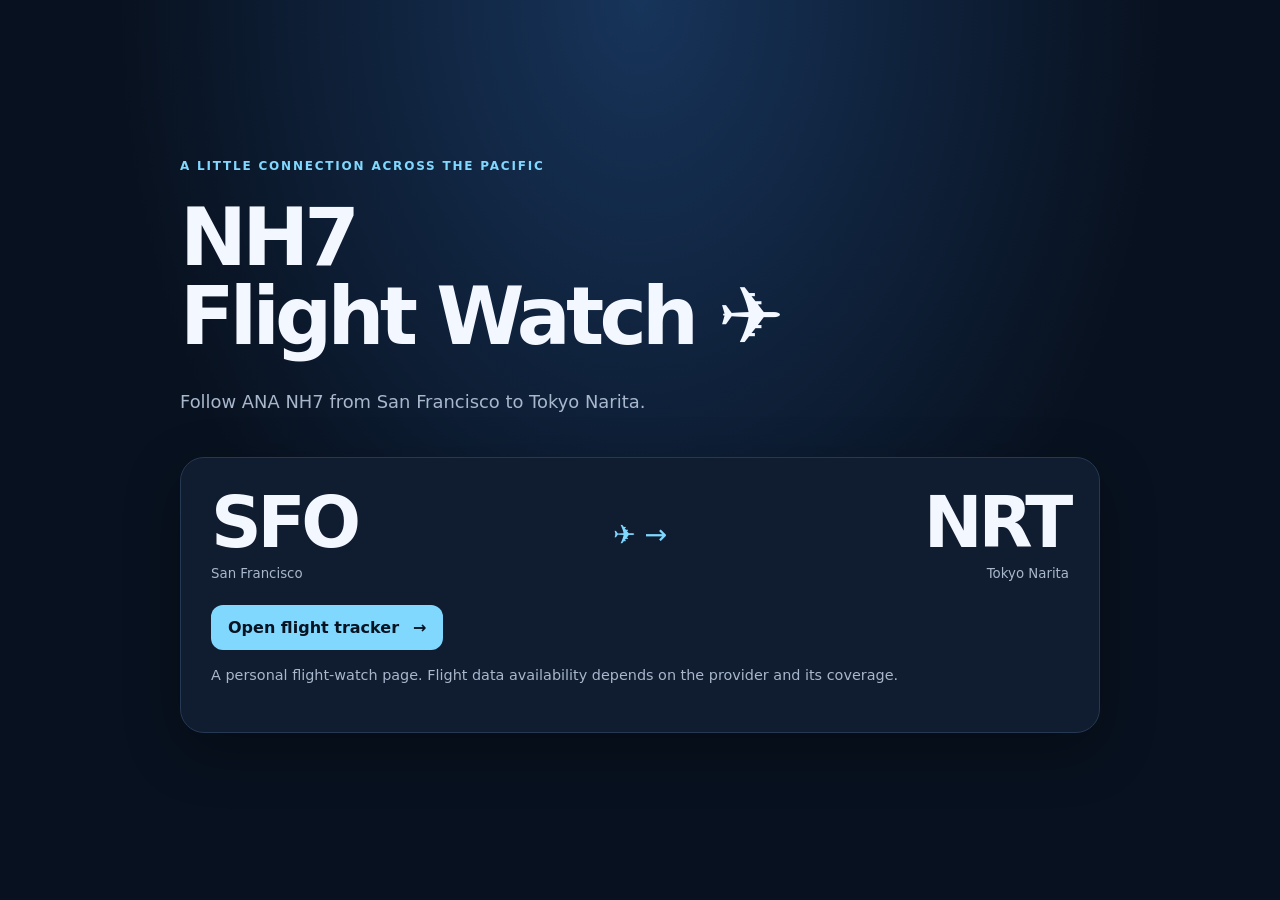
==== index.html @ 7f37c8fd "Add files via upload" ====
<!doctype html>
<html lang="en"><head><meta charset="utf-8"><meta name="viewport" content="width=device-width,initial-scale=1">
<title>NH7 Flight Watch</title><link rel="stylesheet" href="style.css"></head>
<body><main class="home">
<p class="eyebrow">A little connection across the Pacific</p><h1>NH7<br>Flight Watch <span>✈</span></h1>
<p class="lead">Follow ANA NH7 from San Francisco to Tokyo Narita.</p>
<section class="panel">
<div class="route"><div><strong>SFO</strong><small>San Francisco</small></div><span class="plane">✈ →</span><div class="right"><strong>NRT</strong><small>Tokyo Narita</small></div></div>
<a class="button" href="tracker.html">Open flight tracker <span>→</span></a>
<p class="muted">A personal flight-watch page. Flight data availability depends on the provider and its coverage.</p>
</section></main></body></html>
---- style.css ----
*{box-sizing:border-box} :root{color-scheme:dark;--bg:#08111f;--panel:#111e31;--line:#263852;--muted:#a8b7cc;--text:#f3f7ff;--accent:#80d8ff}
body{margin:0;min-height:100vh;font-family:system-ui,-apple-system,Segoe UI,sans-serif;color:var(--text);background:radial-gradient(ellipse at top,#17345a 0,var(--bg) 58%)}
main{width:min(920px,calc(100% - 32px));margin:auto;padding:30px 0 50px}.home{min-height:100vh;display:flex;flex-direction:column;justify-content:center}.eyebrow{color:var(--accent);text-transform:uppercase;letter-spacing:.15em;font-size:.75rem;font-weight:800}.back{color:var(--accent);text-decoration:none;font-weight:700}
h1{font-size:clamp(2.8rem,9vw,5rem);line-height:.98;letter-spacing:-.06em;margin:14px 0}.lead{color:var(--muted);font-size:1.12rem;line-height:1.6}.panel{margin-top:22px;background:#111e31ed;border:1px solid var(--line);border-radius:24px;padding:clamp(18px,4vw,30px);box-shadow:0 18px 55px #0004}
.route{display:grid;grid-template-columns:1fr auto 1fr;align-items:center;gap:12px}.route strong{display:block;font-size:clamp(2.7rem,9vw,4.4rem);letter-spacing:-.06em;line-height:1}.route small{display:block;color:var(--muted);margin-top:8px}.right{text-align:right}.plane{font-size:1.7rem;color:var(--accent)}.button{display:inline-flex;gap:14px;align-items:center;margin-top:24px;background:var(--accent);color:#071321;padding:13px 17px;border-radius:12px;text-decoration:none;font-weight:800}.muted,.hint{color:var(--muted);font-size:.9rem;line-height:1.6}.grid{display:grid;grid-template-columns:repeat(3,1fr);gap:12px;margin:18px 0}.stat{background:#0b1728;border:1px solid var(--line);border-radius:14px;padding:14px}.label{font-size:.8rem;color:var(--muted);margin-bottom:7px}.value{font-size:1.05rem;font-weight:750;overflow-wrap:anywhere}.statusline{display:flex;gap:10px;align-items:center;flex-wrap:wrap;margin-top:18px}.pill{border:1px solid var(--line);border-radius:999px;padding:6px 10px;color:var(--muted);font-size:.82rem}.actions{display:flex;gap:10px;flex-wrap:wrap;margin:16px 0}.actions a,.actions button{display:inline-flex;background:#162740;color:var(--text);border:1px solid var(--line);border-radius:11px;padding:11px 13px;text-decoration:none;font:inherit;font-weight:700;cursor:pointer}.actions .primary{background:var(--accent);color:#071321;border-color:var(--accent)}#map{height:390px;min-height:260px;border:1px solid var(--line);border-radius:16px;overflow:hidden;background:#0b1728}.map-placeholder{height:100%;min-height:260px;display:grid;place-items:center;padding:20px;text-align:center;color:var(--muted)}.error{color:#ffd6a5}.foot{text-align:center;color:var(--muted);font-size:.82rem;margin-top:20px}
@media(max-width:650px){.grid{grid-template-columns:1fr}.route{gap:8px}#map{height:330px}}
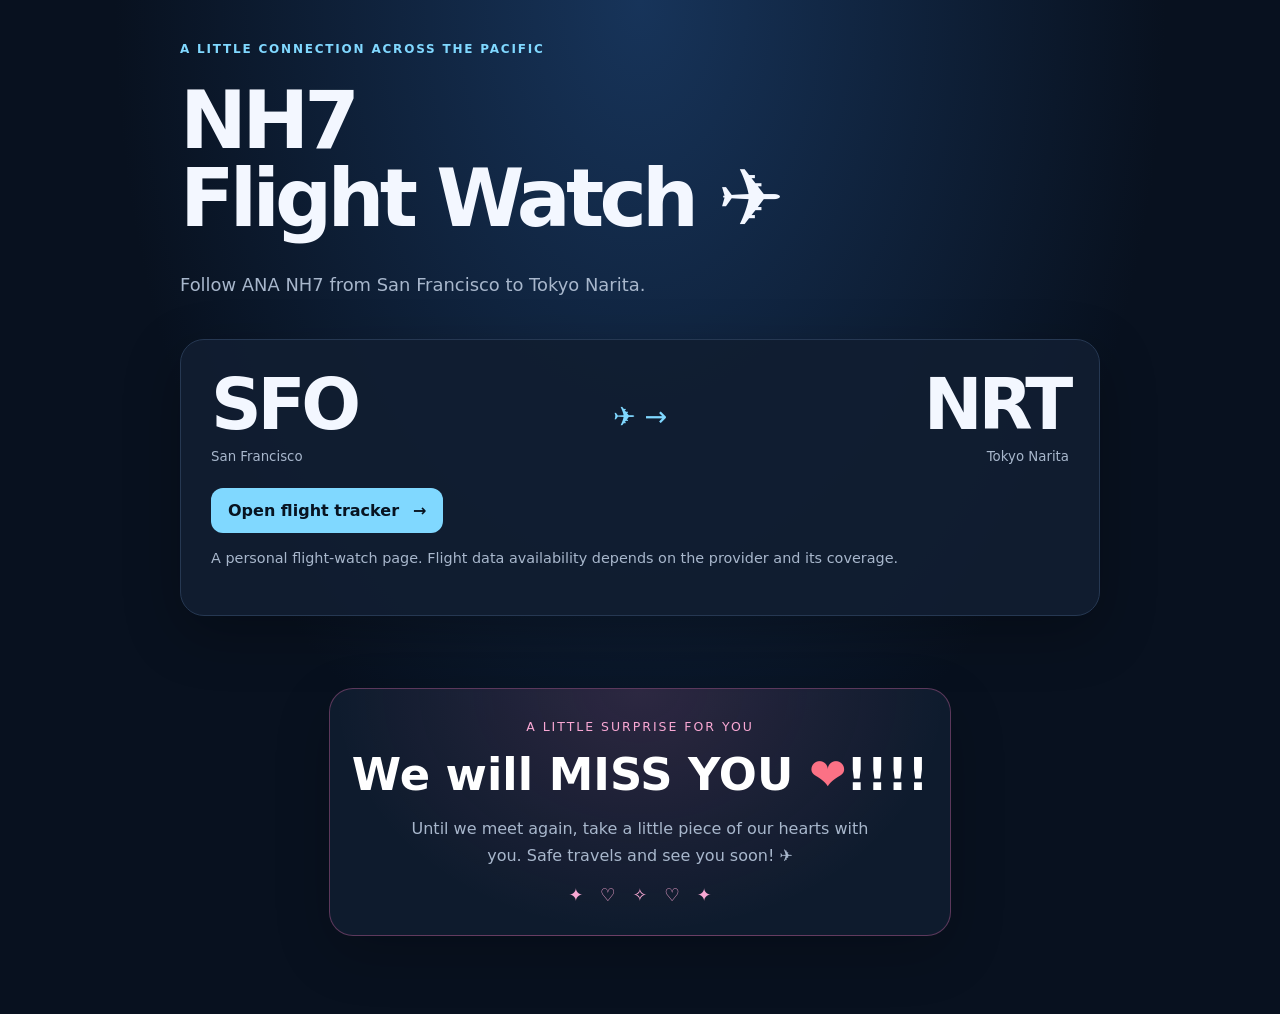
==== commit 979f7851: "Show farewell surprise on homepage too" ====
--- a/index.html
+++ b/index.html
@@ -1,6 +1,6 @@
 <!doctype html>
 <html lang="en"><head><meta charset="utf-8"><meta name="viewport" content="width=device-width,initial-scale=1">
-<title>NH7 Flight Watch</title><link rel="stylesheet" href="style.css"></head>
+<title>NH7 Flight Watch</title><link rel="stylesheet" href="style.css"><link rel="icon" type="image/svg+xml" href="logo.svg"></head>
 <body><main class="home">
 <p class="eyebrow">A little connection across the Pacific</p><h1>NH7<br>Flight Watch <span>✈</span></h1>
 <p class="lead">Follow ANA NH7 from San Francisco to Tokyo Narita.</p>
@@ -8,4 +8,13 @@
 <div class="route"><div><strong>SFO</strong><small>San Francisco</small></div><span class="plane">✈ →</span><div class="right"><strong>NRT</strong><small>Tokyo Narita</small></div></div>
 <a class="button" href="tracker.html">Open flight tracker <span>→</span></a>
 <p class="muted">A personal flight-watch page. Flight data availability depends on the provider and its coverage.</p>
-</section></main></body></html>+</section>
+
+<section style="margin:72px auto 28px;max-width:650px;padding:30px 22px;text-align:center;border:1px solid #f472b655;border-radius:24px;background:radial-gradient(ellipse at top,#f472b622,transparent 70%),#111e31cc;box-shadow:0 18px 55px #0003">
+<div style="font-size:.78rem;letter-spacing:.16em;text-transform:uppercase;color:#f9a8d4">A little surprise for you</div>
+<h2 style="margin:14px 0;font-size:clamp(1.8rem,6vw,2.8rem);color:#fff">We will MISS YOU <span style="display:inline-block;color:#fb7185;animation:heartbeat 1.5s ease-in-out infinite">❤️</span>!!!!</h2>
+<p style="max-width:470px;margin:0 auto;color:var(--muted);line-height:1.7">Until we meet again, take a little piece of our hearts with you. Safe travels and see you soon! ✈️</p>
+<div style="margin-top:16px;color:#f9a8d4;font-size:1.1rem">✦ &nbsp; ♡ &nbsp; ✧ &nbsp; ♡ &nbsp; ✦</div>
+</section>
+<style>@keyframes heartbeat{0%,100%{transform:scale(1)}50%{transform:scale(1.18)}}@media(prefers-reduced-motion:reduce){h2 span{animation:none!important}}</style>
+</main></body></html>
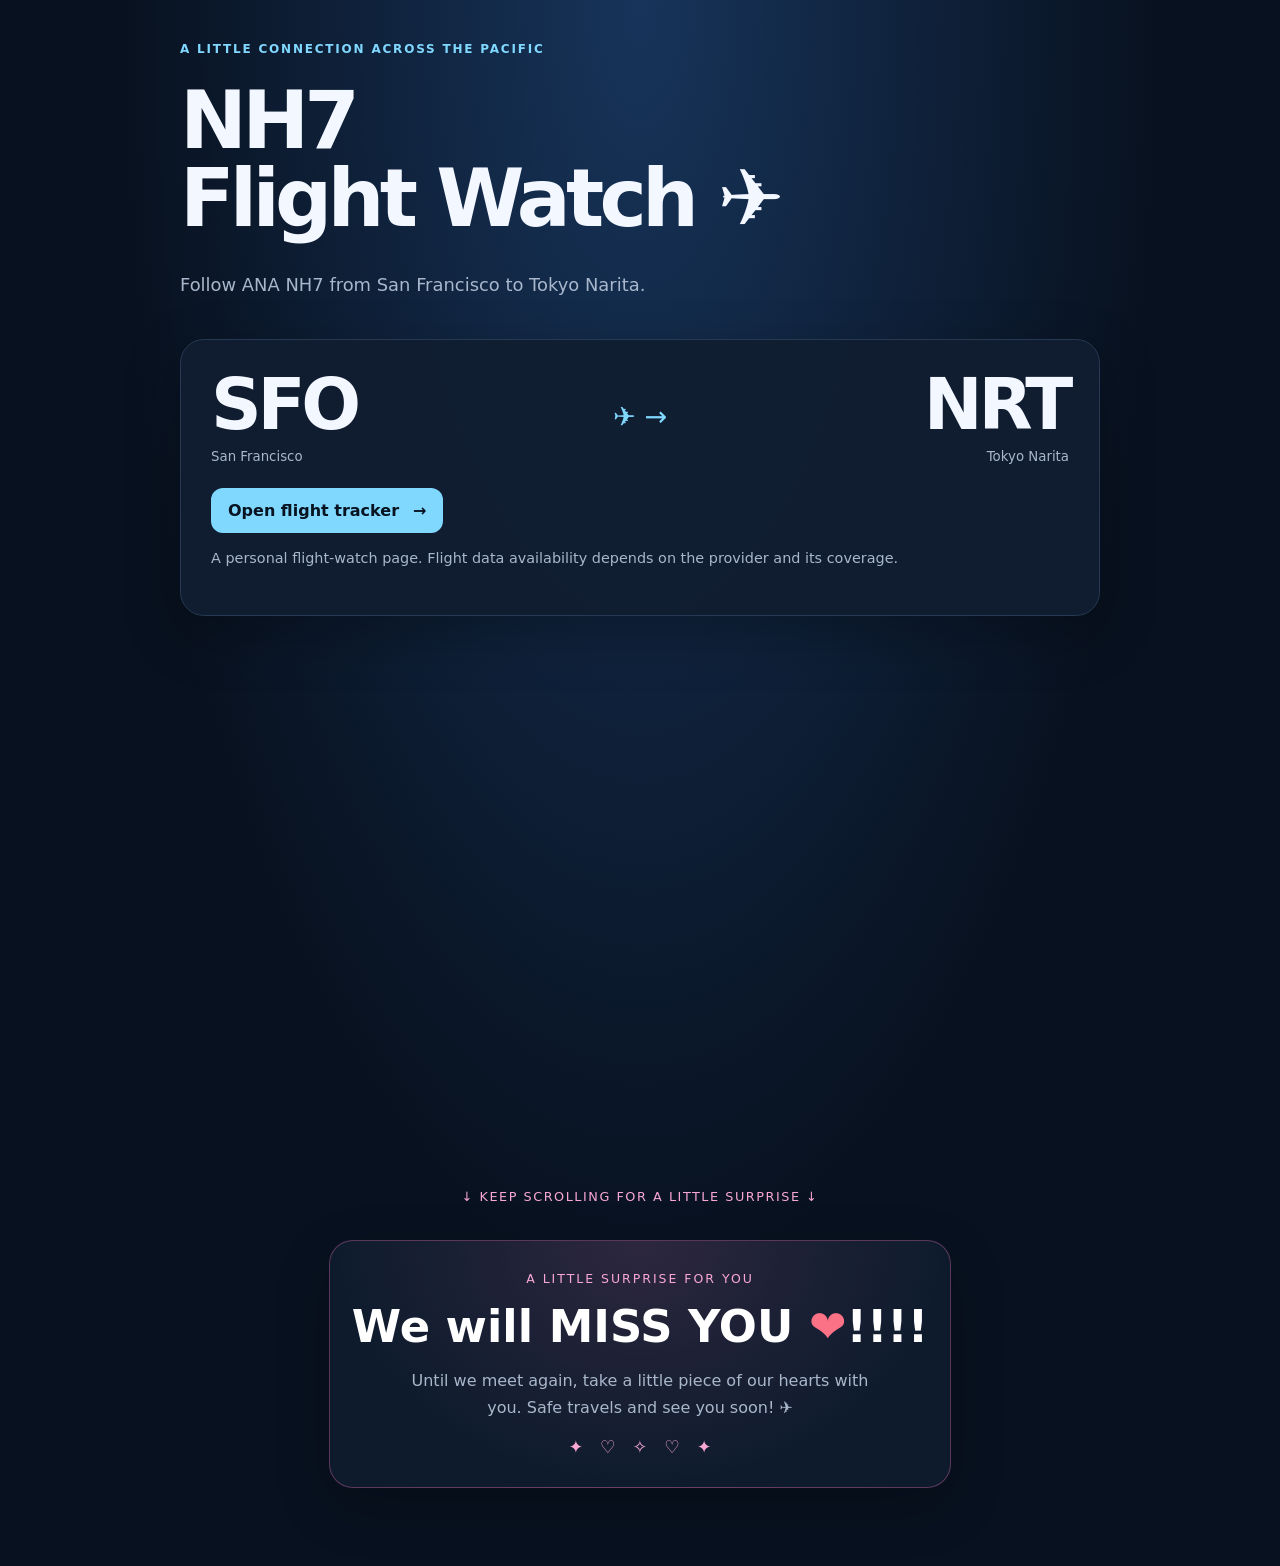
==== commit 7bec8bef: "Reveal farewell surprise after scrolling down" ====
--- a/index.html
+++ b/index.html
@@ -10,7 +10,8 @@
 <p class="muted">A personal flight-watch page. Flight data availability depends on the provider and its coverage.</p>
 </section>
 
-<section style="margin:72px auto 28px;max-width:650px;padding:30px 22px;text-align:center;border:1px solid #f472b655;border-radius:24px;background:radial-gradient(ellipse at top,#f472b622,transparent 70%),#111e31cc;box-shadow:0 18px 55px #0003">
+<div aria-hidden="true" style="height:68vh;min-height:380px;display:flex;align-items:flex-end;justify-content:center;padding-bottom:24px;box-sizing:border-box;color:#f9a8d4;font-size:.8rem;letter-spacing:.12em;text-align:center">↓ KEEP SCROLLING FOR A LITTLE SURPRISE ↓</div>
+<section style="margin:12px auto 28px;max-width:650px;padding:30px 22px;text-align:center;border:1px solid #f472b655;border-radius:24px;background:radial-gradient(ellipse at top,#f472b622,transparent 70%),#111e31cc;box-shadow:0 18px 55px #0003">
 <div style="font-size:.78rem;letter-spacing:.16em;text-transform:uppercase;color:#f9a8d4">A little surprise for you</div>
 <h2 style="margin:14px 0;font-size:clamp(1.8rem,6vw,2.8rem);color:#fff">We will MISS YOU <span style="display:inline-block;color:#fb7185;animation:heartbeat 1.5s ease-in-out infinite">❤️</span>!!!!</h2>
 <p style="max-width:470px;margin:0 auto;color:var(--muted);line-height:1.7">Until we meet again, take a little piece of our hearts with you. Safe travels and see you soon! ✈️</p>
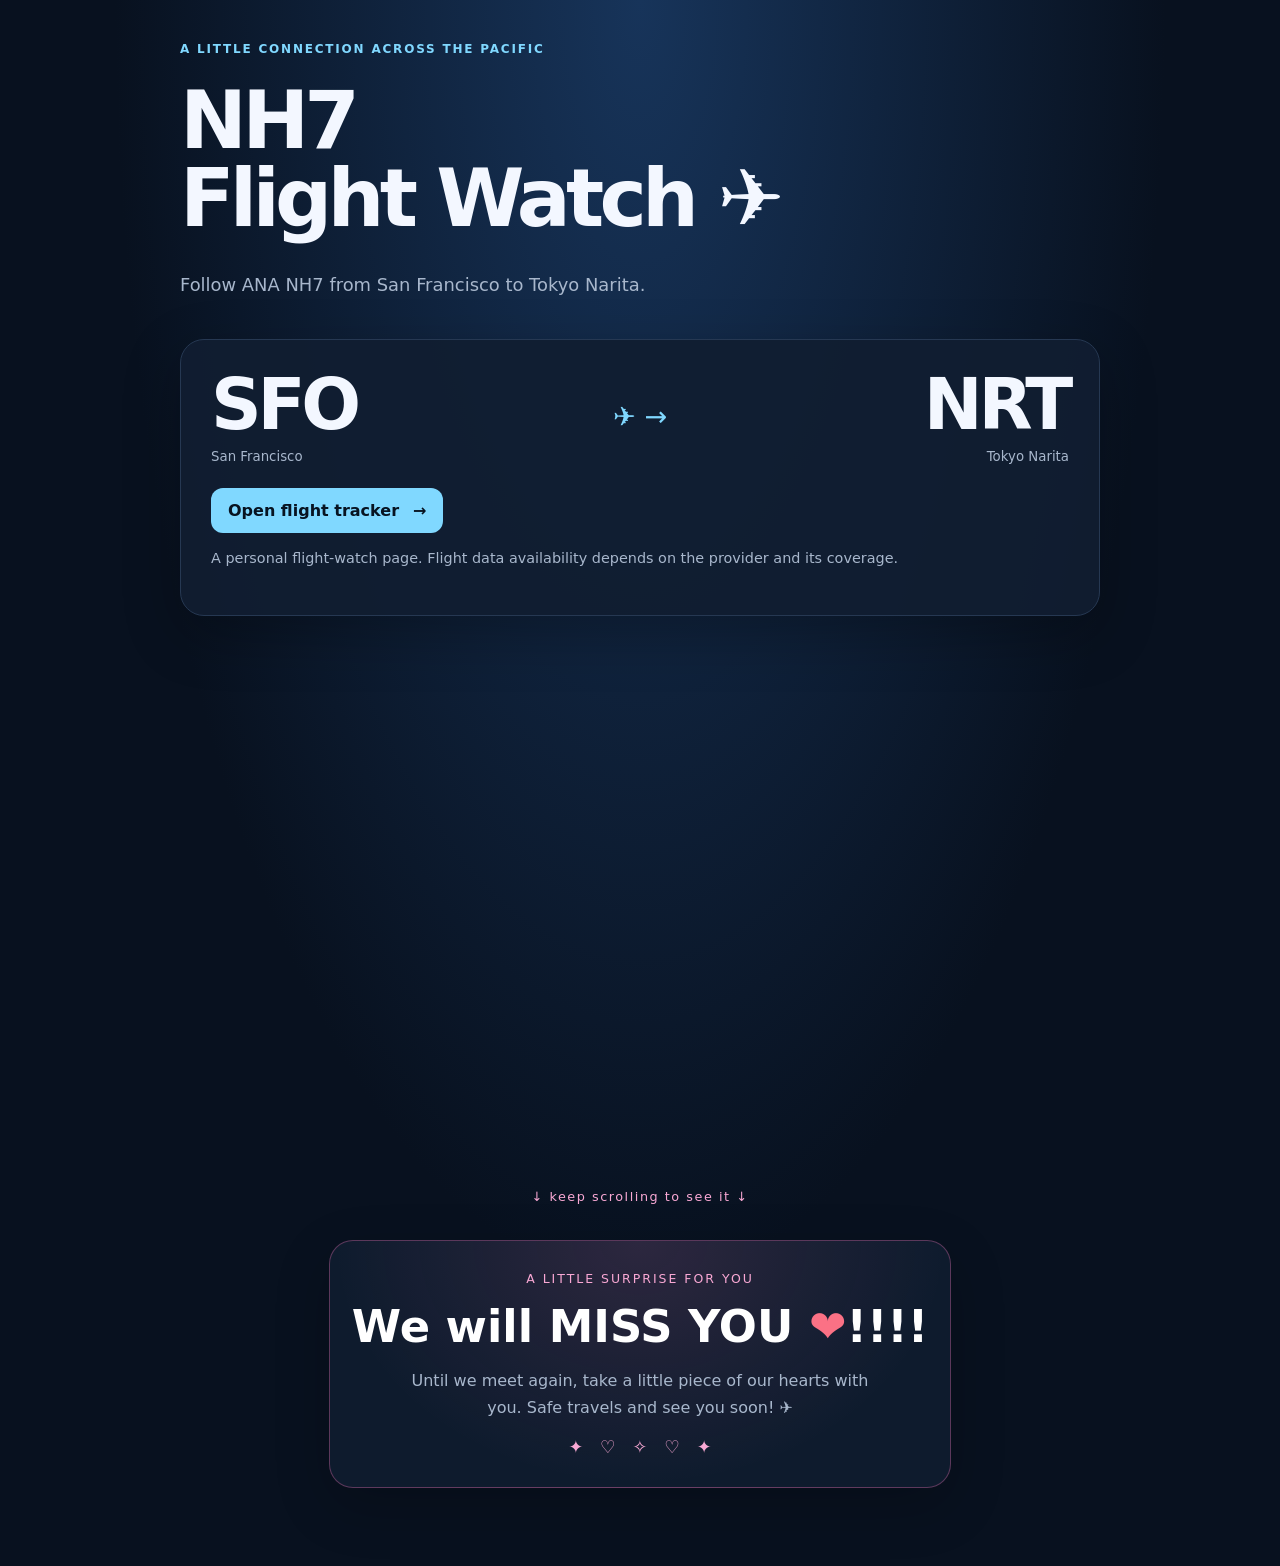
==== commit eb392732: "Simplify scroll-to-reveal hint text" ====
--- a/index.html
+++ b/index.html
@@ -10,7 +10,7 @@
 <p class="muted">A personal flight-watch page. Flight data availability depends on the provider and its coverage.</p>
 </section>
 
-<div aria-hidden="true" style="height:68vh;min-height:380px;display:flex;align-items:flex-end;justify-content:center;padding-bottom:24px;box-sizing:border-box;color:#f9a8d4;font-size:.8rem;letter-spacing:.12em;text-align:center">↓ KEEP SCROLLING FOR A LITTLE SURPRISE ↓</div>
+<div aria-hidden="true" style="height:68vh;min-height:380px;display:flex;align-items:flex-end;justify-content:center;padding-bottom:24px;box-sizing:border-box;color:#f9a8d4;font-size:.8rem;letter-spacing:.12em;text-align:center">↓ keep scrolling to see it ↓</div>
 <section style="margin:12px auto 28px;max-width:650px;padding:30px 22px;text-align:center;border:1px solid #f472b655;border-radius:24px;background:radial-gradient(ellipse at top,#f472b622,transparent 70%),#111e31cc;box-shadow:0 18px 55px #0003">
 <div style="font-size:.78rem;letter-spacing:.16em;text-transform:uppercase;color:#f9a8d4">A little surprise for you</div>
 <h2 style="margin:14px 0;font-size:clamp(1.8rem,6vw,2.8rem);color:#fff">We will MISS YOU <span style="display:inline-block;color:#fb7185;animation:heartbeat 1.5s ease-in-out infinite">❤️</span>!!!!</h2>
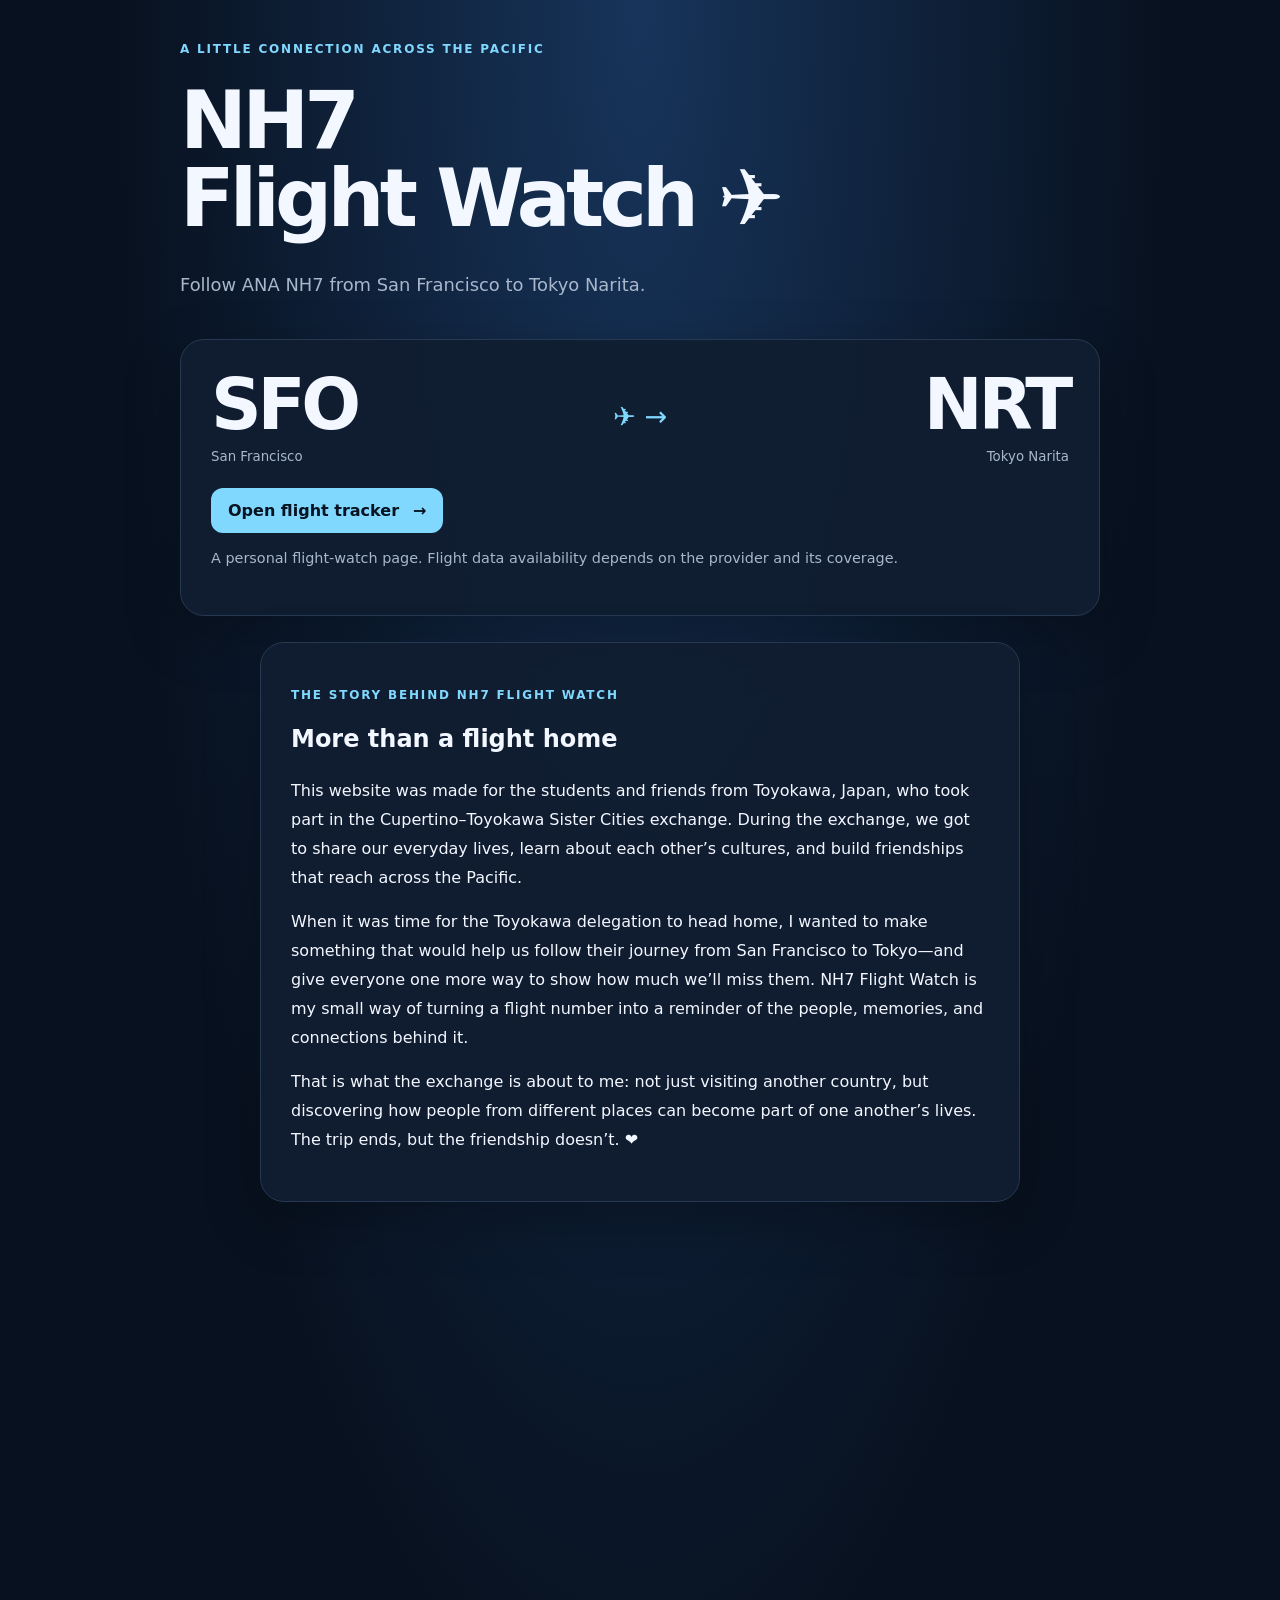
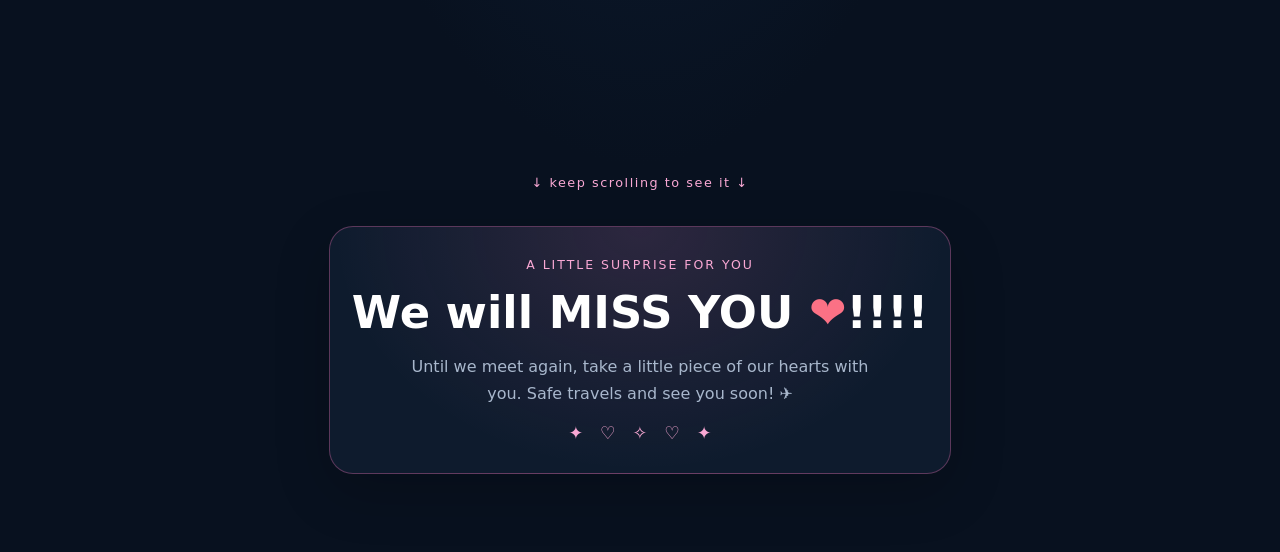
==== commit 43765ce8: "Add story behind NH7 Flight Watch and exchange program" ====
--- a/index.html
+++ b/index.html
@@ -10,6 +10,14 @@
 <p class="muted">A personal flight-watch page. Flight data availability depends on the provider and its coverage.</p>
 </section>
 
+<section class="panel" style="max-width:760px;margin:26px auto 0;line-height:1.8">
+  <p class="eyebrow">The story behind NH7 Flight Watch</p>
+  <h2 style="margin:8px 0 14px">More than a flight home</h2>
+  <p>This website was made for the students and friends from Toyokawa, Japan, who took part in the Cupertino–Toyokawa Sister Cities exchange. During the exchange, we got to share our everyday lives, learn about each other’s cultures, and build friendships that reach across the Pacific.</p>
+  <p>When it was time for the Toyokawa delegation to head home, I wanted to make something that would help us follow their journey from San Francisco to Tokyo—and give everyone one more way to show how much we’ll miss them. NH7 Flight Watch is my small way of turning a flight number into a reminder of the people, memories, and connections behind it.</p>
+  <p>That is what the exchange is about to me: not just visiting another country, but discovering how people from different places can become part of one another’s lives. The trip ends, but the friendship doesn’t. ❤️</p>
+</section>
+
 <div aria-hidden="true" style="height:68vh;min-height:380px;display:flex;align-items:flex-end;justify-content:center;padding-bottom:24px;box-sizing:border-box;color:#f9a8d4;font-size:.8rem;letter-spacing:.12em;text-align:center">↓ keep scrolling to see it ↓</div>
 <section style="margin:12px auto 28px;max-width:650px;padding:30px 22px;text-align:center;border:1px solid #f472b655;border-radius:24px;background:radial-gradient(ellipse at top,#f472b622,transparent 70%),#111e31cc;box-shadow:0 18px 55px #0003">
 <div style="font-size:.78rem;letter-spacing:.16em;text-transform:uppercase;color:#f9a8d4">A little surprise for you</div>
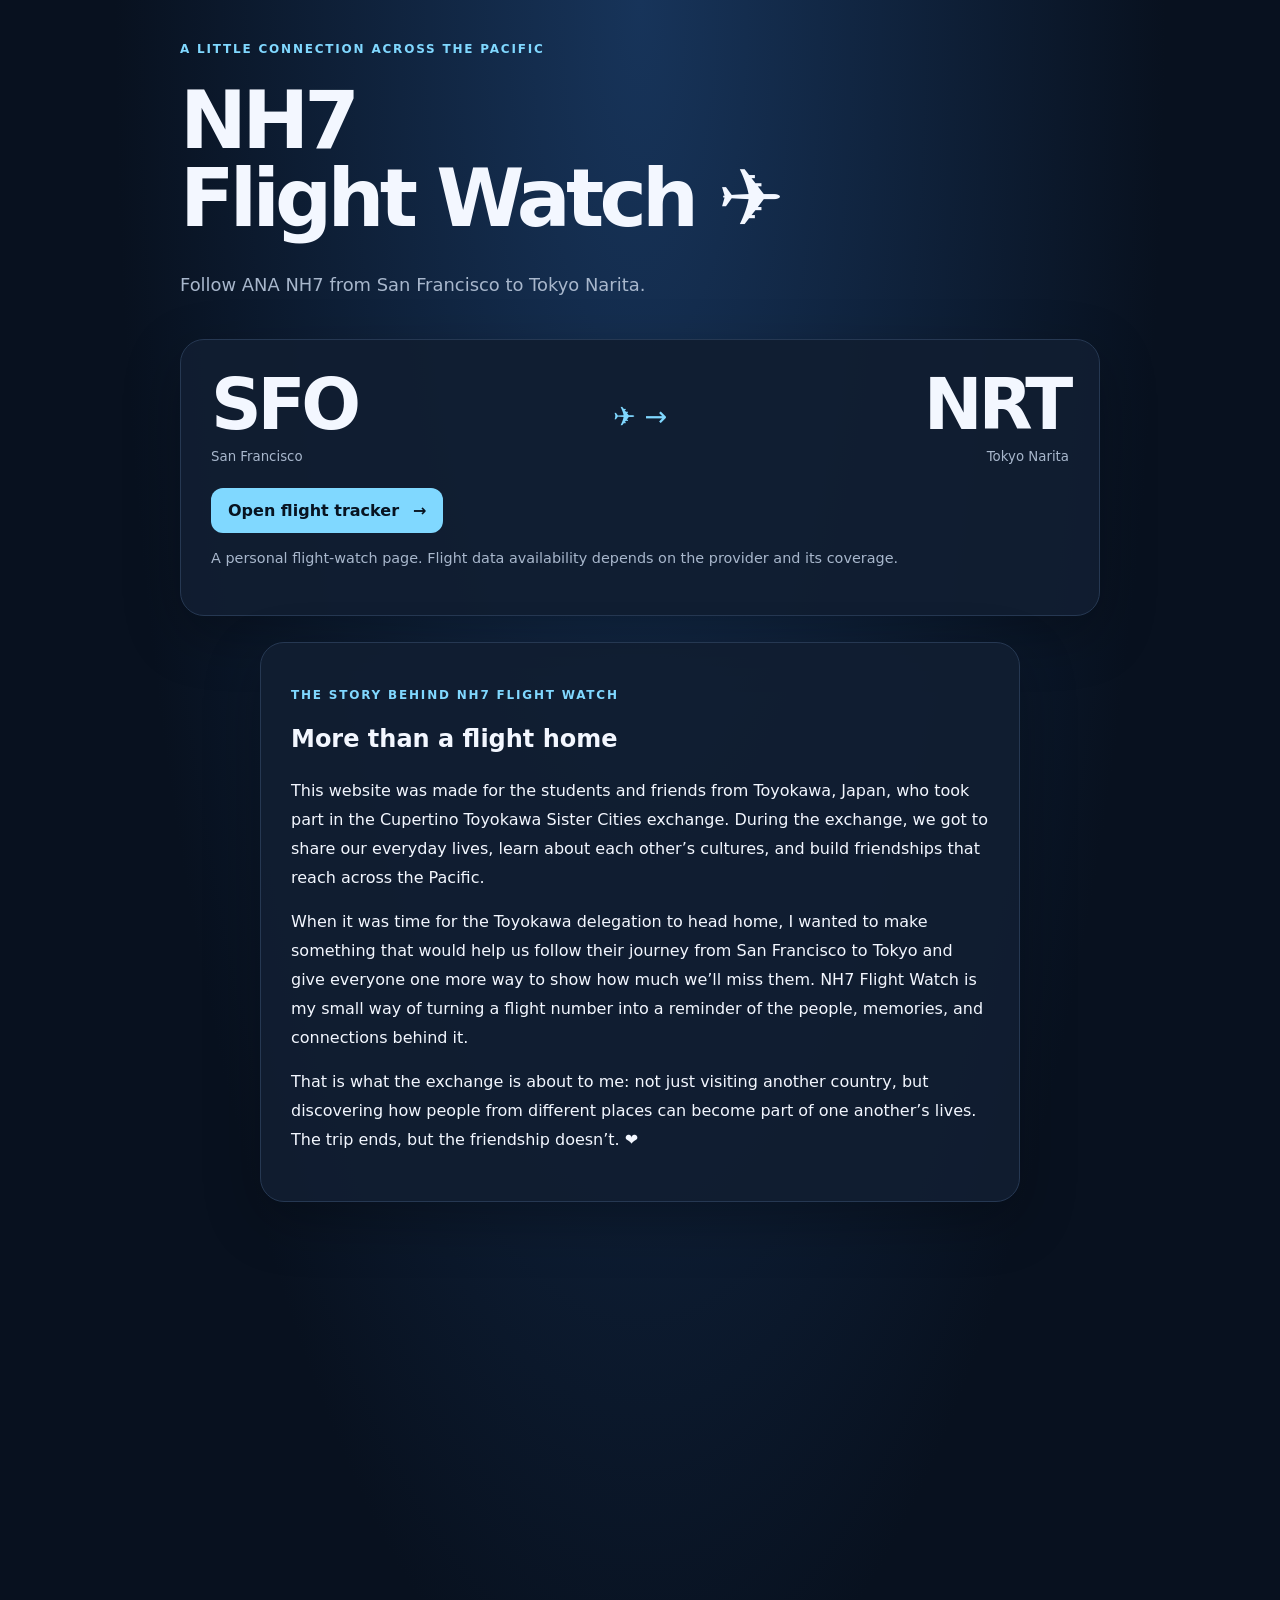
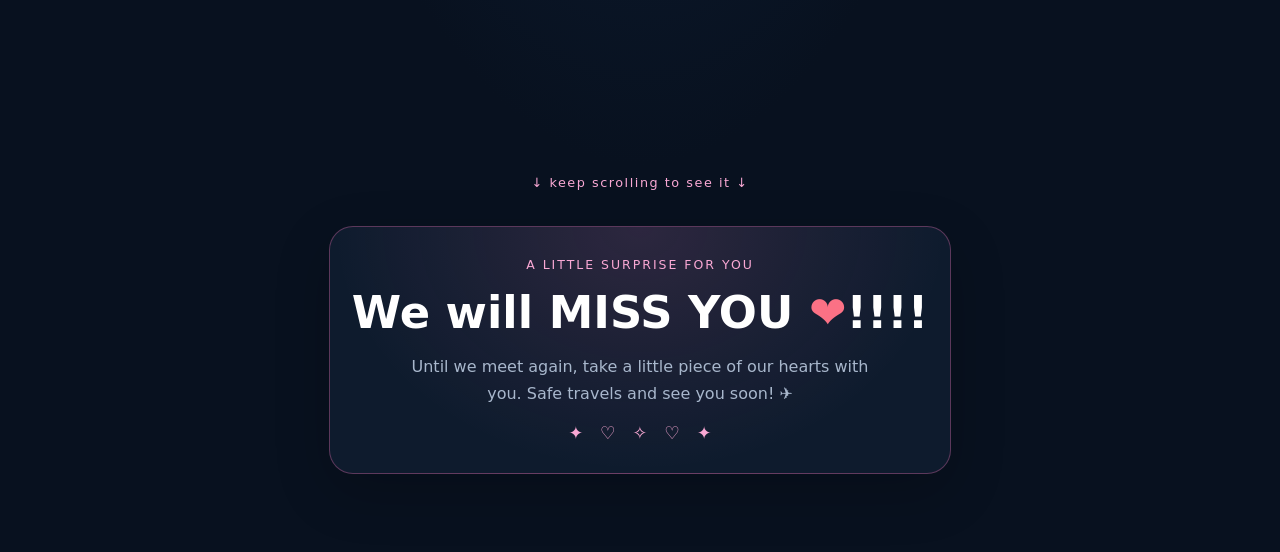
==== commit 160d267b: "Update exchange story wording" ====
--- a/index.html
+++ b/index.html
@@ -13,8 +13,8 @@
 <section class="panel" style="max-width:760px;margin:26px auto 0;line-height:1.8">
   <p class="eyebrow">The story behind NH7 Flight Watch</p>
   <h2 style="margin:8px 0 14px">More than a flight home</h2>
-  <p>This website was made for the students and friends from Toyokawa, Japan, who took part in the Cupertino–Toyokawa Sister Cities exchange. During the exchange, we got to share our everyday lives, learn about each other’s cultures, and build friendships that reach across the Pacific.</p>
-  <p>When it was time for the Toyokawa delegation to head home, I wanted to make something that would help us follow their journey from San Francisco to Tokyo—and give everyone one more way to show how much we’ll miss them. NH7 Flight Watch is my small way of turning a flight number into a reminder of the people, memories, and connections behind it.</p>
+  <p>This website was made for the students and friends from Toyokawa, Japan, who took part in the Cupertino Toyokawa Sister Cities exchange. During the exchange, we got to share our everyday lives, learn about each other’s cultures, and build friendships that reach across the Pacific.</p>
+  <p>When it was time for the Toyokawa delegation to head home, I wanted to make something that would help us follow their journey from San Francisco to Tokyo and give everyone one more way to show how much we’ll miss them. NH7 Flight Watch is my small way of turning a flight number into a reminder of the people, memories, and connections behind it.</p>
   <p>That is what the exchange is about to me: not just visiting another country, but discovering how people from different places can become part of one another’s lives. The trip ends, but the friendship doesn’t. ❤️</p>
 </section>
 
